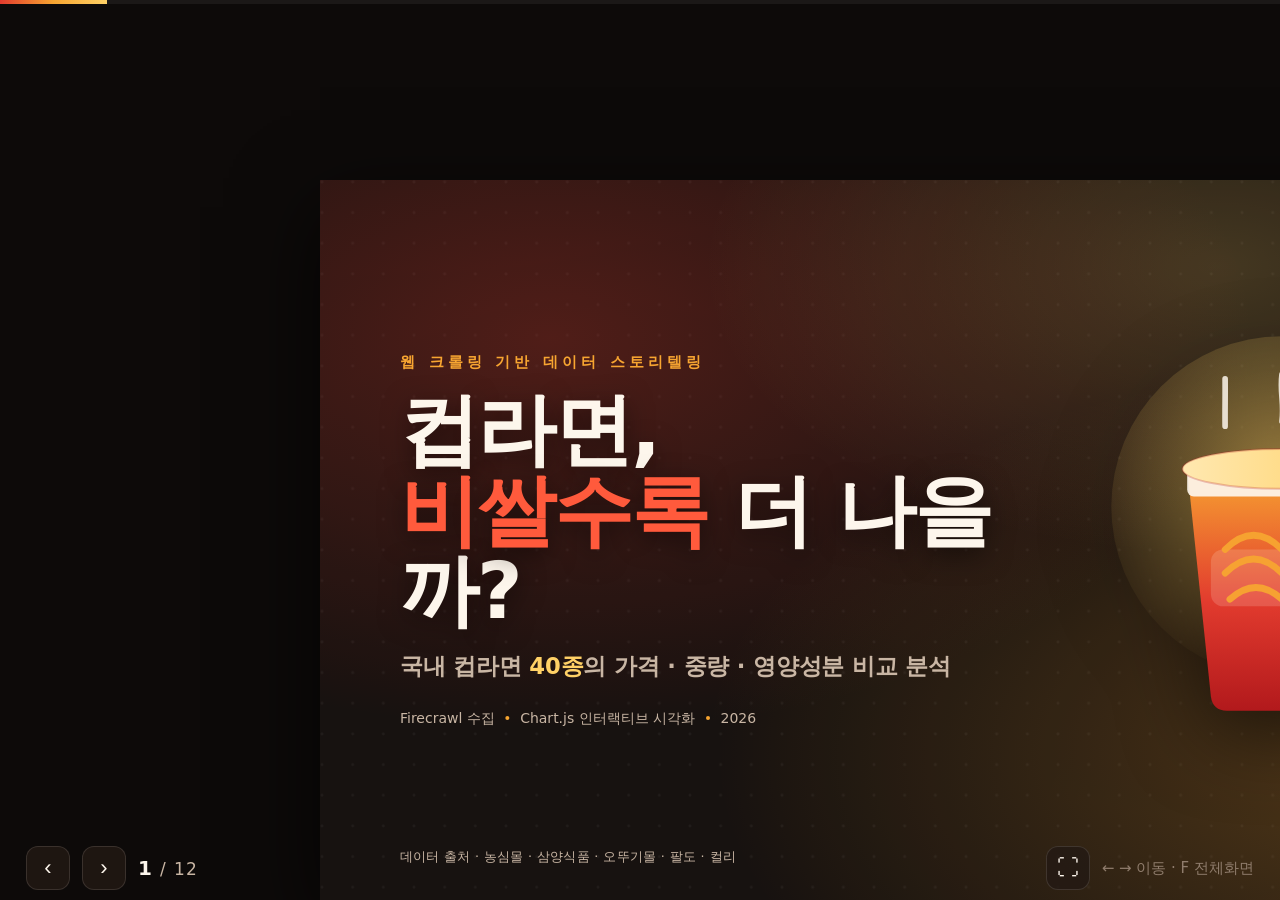
==== index.html @ 529f0a76 "컵라면 가격·영양성분 크롤링 분석 및 HTML 슬라이드 덱" ====
<!DOCTYPE html>
<html lang="ko">
<head>
<meta charset="UTF-8" />
<meta name="viewport" content="width=device-width, initial-scale=1.0" />
<title>컵라면, 비쌀수록 더 나을까? · 웹 크롤링 기반 컵라면 가격·영양성분 분석</title>
<link rel="stylesheet" href="css/style.css" />
</head>
<body>
<div class="stage" id="stage">
  <div class="deck" id="deck">

    <!-- 1. COVER -->
    <section class="slide cover" data-slide="0">
      <img class="cover-bg" src="assets/generated/bg-warm.svg" alt="" aria-hidden="true" />
      <div class="cover-grid">
        <div class="cover-text">
          <div class="eyebrow">웹 크롤링 기반 데이터 스토리텔링</div>
          <h1>컵라면,<br /><span class="hl">비쌀수록</span> 더 나을까?</h1>
          <p class="cover-sub">국내 컵라면 <b>40종</b>의 가격 · 중량 · 영양성분 비교 분석</p>
          <div class="cover-meta">
            <span>Firecrawl 수집</span><span class="dot"></span>
            <span>Chart.js 인터랙티브 시각화</span><span class="dot"></span>
            <span>2026</span>
          </div>
        </div>
        <div class="cover-art">
          <img src="assets/generated/hero-cup.svg" alt="컵라면 일러스트" />
        </div>
      </div>
      <div class="cover-foot">데이터 출처 · 농심몰 · 삼양식품 · 오뚜기몰 · 팔도 · 컬리</div>
    </section>

    <!-- 2. WHY -->
    <section class="slide" data-slide="1">
      <header class="s-head"><span class="kicker">Why this topic</span><h2>왜 컵라면 가격·영양인가?</h2></header>
      <div class="why-grid">
        <div class="why-card reveal" style="--d:0">
          <div class="why-num count" data-target="40" data-suffix="종">0</div>
          <div class="why-label">수집한 컵라면 제품</div>
          <p>편의점·온라인에서 가장 흔히 사는 한 끼.</p>
        </div>
        <div class="why-card reveal" style="--d:1">
          <div class="why-num">1,080–2,180<span class="unit">원</span></div>
          <div class="why-label">개당 판매가 범위</div>
          <p>같은 1,000원대여도 담긴 양과 영양은 다르다.</p>
        </div>
        <div class="why-card reveal" style="--d:2">
          <div class="why-num">2<span class="unit">배</span></div>
          <div class="why-label">100g당 가격 최대 차이</div>
          <p>비싼 제품이 꼭 더 “가성비”라는 보장은 없다.</p>
        </div>
      </div>
      <div class="q-strip reveal" style="--d:3">
        <span class="q-title">이번 분석의 질문</span>
        <span class="q">Q1. 가격이 비쌀수록 양이 많을까?</span>
        <span class="q">Q2. 가격이 비쌀수록 열량·단백질도 높을까?</span>
        <span class="q">Q3. 브랜드·국물형/볶음형에 따라 영양은 어떻게 다를까?</span>
      </div>
    </section>

    <!-- 3. DATA COLLECTION -->
    <section class="slide" data-slide="2">
      <header class="s-head"><span class="kicker">Data Collection</span><h2>Firecrawl로 5개 판매처를 수집</h2></header>
      <div class="collect-grid">
        <div class="pipeline reveal" style="--d:0">
          <div class="pipe-step"><img src="assets/generated/icon-collect.svg" alt="" /><b>수집</b><span>Firecrawl</span></div>
          <div class="pipe-arrow">→</div>
          <div class="pipe-step"><img src="assets/generated/icon-analyze.svg" alt="" /><b>정제·분석</b><span>Python</span></div>
          <div class="pipe-arrow">→</div>
          <div class="pipe-step"><img src="assets/generated/icon-publish.svg" alt="" /><b>시각화·배포</b><span>Chart.js · GitHub Pages</span></div>
        </div>
        <div class="collect-side">
          <div class="src-card reveal" style="--d:1">
            <h3>수집 출처</h3>
            <ul class="src-list">
              <li><span>농심몰</span><b>117</b></li>
              <li><span>오뚜기몰</span><b>95</b></li>
              <li><span>삼양식품</span><b>26</b></li>
              <li><span>팔도</span><b>39</b></li>
              <li><span>컬리</span><b>5</b></li>
            </ul>
          </div>
          <div class="src-card reveal" style="--d:2">
            <h3>수집 변수</h3>
            <p class="chips"><span>브랜드</span><span>제품명</span><span>중량</span><span>가격</span><span>묶음수량</span><span>개당가격</span><span>열량</span><span>나트륨</span><span>탄수화물</span><span>당류</span><span>지방</span><span>단백질</span><span>소컵/큰컵</span><span>국물/볶음</span><span>출처 URL</span></p>
          </div>
        </div>
      </div>
      <p class="note reveal" style="--d:3">원칙 · <b>봉지라면 제외</b> · 동일 제품 중복 제거 · 확인 불가 값은 추정하지 않고 <b>null</b> · 묶음상품은 수량이 명확할 때만 개당가격 계산 · 모든 값에 출처 URL 보존</p>
    </section>

    <!-- 4. DATASET OVERVIEW -->
    <section class="slide" data-slide="3">
      <header class="s-head"><span class="kicker">Dataset Overview</span><h2>정제된 분석 데이터셋</h2></header>
      <div class="ov-grid">
        <div class="panel reveal" style="--d:0">
          <h3 class="panel-title">브랜드별 제품 수</h3>
          <canvas id="chartBrands" height="260"></canvas>
        </div>
        <div class="ov-stats">
          <div class="stat reveal" style="--d:1"><span class="stat-v count" data-target="40">0</span><span class="stat-l">분석 제품 수</span></div>
          <div class="stat reveal" style="--d:2"><span class="stat-v count" data-target="32">0</span><span class="stat-l">가격·중량 보유</span></div>
          <div class="stat reveal" style="--d:3"><span class="stat-v count" data-target="14">0</span><span class="stat-l">영양성분 보유</span></div>
          <div class="stat reveal" style="--d:4"><span class="stat-v">103<span class="unit">g</span></span><span class="stat-l">평균 중량</span></div>
        </div>
      </div>
      <p class="note reveal" style="--d:5">영양성분은 제조사 공식 페이지에 텍스트로 공개된 제품(삼양·팔도)을 우선 사용했습니다. 농심·오뚜기는 영양라벨이 이미지로만 제공되어 <b>null</b> 처리했습니다.</p>
    </section>

    <!-- 5. PRICE ANALYSIS -->
    <section class="slide" data-slide="4">
      <header class="s-head"><span class="kicker">Price Analysis</span><h2>브랜드별 가격 — 큰 차이는 없다</h2></header>
      <div class="two-chart">
        <div class="panel reveal" style="--d:0">
          <h3 class="panel-title">브랜드별 평균 개당가격 <em>원</em></h3>
          <canvas id="chartPrice" height="300"></canvas>
        </div>
        <div class="panel reveal" style="--d:1">
          <h3 class="panel-title">브랜드별 100g당 가격 <em>원/100g</em></h3>
          <canvas id="chartPrice100" height="300"></canvas>
        </div>
      </div>
      <div class="insight-row reveal" style="--d:2">
        <div class="insight"><span class="insight-k">개당</span>평균 1,353~1,550원, 차이는 <b>약 200원</b></div>
        <div class="insight"><span class="insight-k">100g당</span>삼양 1,324원 &lt; 오뚜기 1,542원 &lt; <b>농심 1,797원</b></div>
      </div>
    </section>

    <!-- 6. QUANTITY VS PRICE -->
    <section class="slide" data-slide="5">
      <header class="s-head"><span class="kicker">Quantity vs Price</span><h2>가격이 높다고 양이 많은 건 아니다</h2></header>
      <div class="split">
        <div class="panel reveal" style="--d:0">
          <h3 class="panel-title">가격 × 중량 분포 <em>32개 제품</em></h3>
          <canvas id="chartPriceWeight" height="330"></canvas>
        </div>
        <div class="side-facts">
          <div class="big-r reveal" style="--d:1"><span class="big-r-v">r = 0.41</span><span class="big-r-l">Pearson 상관계수 (n=31, 이상치 1개 제외)</span></div>
          <ul class="facts reveal" style="--d:2">
            <li>같은 1,400원대에서도 중량은 <b>62g~134g</b>로 2배 이상 차이</li>
            <li>1000원당 중량 최고 · <b>삼양 큰컵 짜짜로니</b> 99.5g</li>
            <li>1000원당 중량 최저권 · 소컵(62~67g) 제품</li>
          </ul>
        </div>
      </div>
      <p class="note reveal" style="--d:3">상관은 인과가 아닙니다. 약한 양(+)의 관계로, 가격만으로 용량을 예측하기는 어렵습니다.</p>
    </section>

    <!-- 7. CALORIES -->
    <section class="slide" data-slide="6">
      <header class="s-head"><span class="kicker">Calories Analysis</span><h2>열량은 280~575kcal 구간</h2></header>
      <div class="split">
        <div class="panel reveal" style="--d:0">
          <h3 class="panel-title">제품별 1회 제공 열량 <em>kcal</em></h3>
          <canvas id="chartKcal" height="360"></canvas>
        </div>
        <div class="side-facts">
          <div class="big-r reveal" style="--d:1"><span class="big-r-v count" data-target="280">0</span><span class="big-r-l">최저 · 삼양 컵 불닭볶음면 (70g)</span></div>
          <div class="big-r reveal" style="--d:2"><span class="big-r-v">575</span><span class="big-r-l">최고 · 삼양 4가지치즈불닭 (145g)</span></div>
          <ul class="facts reveal" style="--d:3">
            <li>가격 × 열량 상관 <b>r = 0.41</b> (표본 5종, 참고용)</li>
            <li>중량이 큰 제품일수록 열량도 높은 경향</li>
          </ul>
        </div>
      </div>
      <p class="note reveal" style="--d:4">영양성분 값은 제조사 공식 표기 기준이며, 농심·오뚜기 제품은 이미지 라벨로 인해 그래프에서 제외되었습니다.</p>
    </section>

    <!-- 8. SODIUM -->
    <section class="slide" data-slide="7">
      <header class="s-head"><span class="kicker">Sodium Analysis</span><h2>나트륨 — 중량과 함께 증가</h2></header>
      <div class="two-chart">
        <div class="panel reveal" style="--d:0">
          <h3 class="panel-title">브랜드별 평균 나트륨 <em>mg</em></h3>
          <canvas id="chartSodiumBrand" height="300"></canvas>
        </div>
        <div class="panel reveal" style="--d:1">
          <h3 class="panel-title">중량 × 나트륨 분포</h3>
          <canvas id="chartWeightSodium" height="300"></canvas>
        </div>
      </div>
      <div class="insight-row reveal" style="--d:2">
        <div class="insight"><span class="insight-k">브랜드</span>팔도 평균 <b>1,516mg</b> &gt; 삼양 1,166mg</div>
        <div class="insight"><span class="insight-k">관계</span>중량 × 나트륨 <b>r = 0.71</b> (n=5, 삼양)</div>
      </div>
    </section>

    <!-- 9. SOUP VS STIR-FRIED -->
    <section class="slide" data-slide="8">
      <header class="s-head"><span class="kicker">Soup vs Stir-fried</span><h2>국물형은 나트륨, 볶음형은 당류</h2></header>
      <div class="split">
        <div class="panel reveal" style="--d:0">
          <h3 class="panel-title">영양소 평균 비교 <em>g</em></h3>
          <canvas id="chartCategory" height="290"></canvas>
        </div>
        <div class="side-facts">
          <div class="big-r reveal" style="--d:1"><span class="big-r-v">+31%</span><span class="big-r-l">국물형 나트륨 1,612mg vs 볶음형 1,230mg</span></div>
          <div class="big-r reveal" style="--d:2"><span class="big-r-v">×2.3</span><span class="big-r-l">볶음형 당류 10.0g vs 국물형 4.3g</span></div>
          <ul class="facts reveal" style="--d:3">
            <li>국물형은 지방·나트륨이 평균적으로 더 높음</li>
            <li>단백질·탄수화물 평균은 두 유형이 비슷</li>
          </ul>
        </div>
      </div>
      <p class="note reveal" style="--d:4">집단별 영양정보 보유 제품(국물형 6종 / 볶음형 5종) 기준입니다.</p>
    </section>

    <!-- 10. BEST VALUE -->
    <section class="slide" data-slide="9">
      <header class="s-head"><span class="kicker">Best Value</span><h2>“가성비”는 100g당 가격으로 본다</h2></header>
      <div class="panel wide reveal" style="--d:0">
        <h3 class="panel-title">100g당 가격 랭킹 — 낮을수록 용량 대비 저렴 <em>원/100g</em></h3>
        <canvas id="chartValue" height="285"></canvas>
      </div>
      <div class="insight-row reveal" style="--d:1">
        <div class="insight"><span class="insight-k">최저</span>오뚜기 육개장 컵 <b>1,038원/100g</b></div>
        <div class="insight"><span class="insight-k">최고</span>농심 너구리컵 <b>2,307원/100g</b> (약 2.2배)</div>
      </div>
    </section>

    <!-- 11. KEY INSIGHTS -->
    <section class="slide" data-slide="10">
      <header class="s-head"><span class="kicker">Key Insights</span><h2>분석이 말해주는 것</h2></header>
      <div class="key-grid">
        <div class="key-card reveal" style="--d:0"><span class="key-i">01</span><h3>가격 ≠ 용량</h3><p>가격과 중량의 상관은 <b>r=0.41</b>. 비싼 컵라면이 항상 더 많지는 않습니다.</p></div>
        <div class="key-card reveal" style="--d:1"><span class="key-i">02</span><h3>100g당 가격이 핵심</h3><p>같은 1,000원대에서도 100g당 가격은 <b>최대 2.2배</b> 차이납니다.</p></div>
        <div class="key-card reveal" style="--d:2"><span class="key-i">03</span><h3>나트륨은 국물형이 높음</h3><p>국물형 평균 <b>1,612mg</b> vs 볶음형 1,230mg. 국물까지 마시면 차이는 더 커집니다.</p></div>
        <div class="key-card reveal" style="--d:3"><span class="key-i">04</span><h3>중량↑ → 나트륨↑</h3><p>중량과 나트륨은 <b>r=0.71</b>의 강한 양의 상관. 큰 컵은 그만큼 나트륨도 큽니다.</p></div>
      </div>
      <p class="note reveal" style="--d:4">모든 수치는 본 프로젝트에서 직접 수집한 40개 제품 데이터에서 계산했습니다.</p>
    </section>

    <!-- 12. LIMITATIONS -->
    <section class="slide conclusion" data-slide="11">
      <header class="s-head"><span class="kicker">Limitations &amp; Conclusion</span><h2>한계를 밝히고, 결론을 정리하면</h2></header>
      <div class="lim-grid">
        <div class="lim-col reveal" style="--d:0">
          <h3>한계 (Limitations)</h3>
          <ul>
            <li>온라인 판매가는 <b>수집 시점</b> 기준으로 변동될 수 있음</li>
            <li>농심·오뚜기 영양라벨이 이미지로 제공되어 <b>영양값 결측(null)</b></li>
            <li>팔도는 제조사 페이지라 <b>가격·중량 정보 없음</b></li>
            <li>영양성분 교차분석 표본이 작아 <b>해석에 주의</b></li>
            <li>상관관계는 <b>인과관계가 아님</b></li>
          </ul>
        </div>
        <div class="lim-col take reveal" style="--d:1">
          <h3>결론 (Takeaway)</h3>
          <p class="take-big">값이 비싸다고<br />더 좋은 것은 아니다.</p>
          <p class="take-sub"><b>100g당 가격</b>과 <b>나트륨</b>을 함께 보면, 같은 1,000원대에서도 선택의 기준이 달라진다. 라벨이 공개된 제품일수록 소비자 비교가 쉬워진다.</p>
          <div class="take-links">
            <span>데이터 40종</span><span class="dot"></span>
            <span>출처 5개 사이트</span><span class="dot"></span>
            <span>그래프 8종</span>
          </div>
        </div>
      </div>
    </section>

  </div>

  <div class="hud">
    <div class="progress"><div class="progress-bar" id="progressBar"></div></div>
    <div class="hud-left">
      <button class="hud-btn" id="prevBtn" aria-label="이전">‹</button>
      <button class="hud-btn" id="nextBtn" aria-label="다음">›</button>
      <span class="slide-no"><b id="curNo">1</b> / 12</span>
    </div>
    <div class="hud-right">
      <button class="hud-btn" id="fsBtn" aria-label="전체화면">⛶</button>
      <span class="hint">← → 이동 · F 전체화면</span>
    </div>
  </div>
</div>

<script src="js/vendor/chart.umd.min.js"></script>
<script src="js/data.js"></script>
<script src="js/deck.js"></script>
</body>
</html>
---- css/style.css ----
:root{
  --bg:#171210;
  --panel:#241a15;
  --panel-2:#2c201a;
  --line:rgba(253,246,236,.12);
  --cream:#FDF6EC;
  --muted:#C9B6A4;
  --dim:#8f7c6c;
  --red:#E23B2E;
  --red-2:#ff5a3c;
  --orange:#F7A531;
  --yellow:#FFD166;
  --teal:#2A9D8F;
  --green:#8AC926;
  --shadow:0 24px 60px rgba(0,0,0,.45);
}
*{box-sizing:border-box;margin:0;padding:0}
html,body{height:100%;background:#0d0a09;overflow:hidden;font-family:"Pretendard","Malgun Gothic","Apple SD Gothic Neo","Noto Sans KR",system-ui,sans-serif;color:var(--cream)}
.stage{position:fixed;inset:0;display:grid;place-items:center}
.deck{position:relative;width:1920px;height:1080px;transform-origin:center center;background:
  radial-gradient(1200px 700px at 15% 8%, rgba(226,59,46,.16), transparent 60%),
  radial-gradient(1100px 800px at 90% 95%, rgba(247,165,49,.14), transparent 60%),
  var(--bg);
  box-shadow:0 40px 120px rgba(0,0,0,.7);overflow:hidden}
.slide{position:absolute;inset:0;padding:88px 120px 104px;opacity:0;visibility:hidden;transition:opacity .5s ease, transform .5s ease;transform:translateY(18px);display:flex;flex-direction:column;justify-content:center}
.slide.is-active{opacity:1;visibility:visible;transform:none;z-index:2}
.slide.leaving{opacity:0;transform:translateY(-18px)}

.s-head{margin-bottom:44px}
.kicker{display:inline-block;font-size:20px;letter-spacing:.28em;text-transform:uppercase;color:var(--orange);font-weight:800;margin-bottom:14px}
.s-head h2{font-size:62px;line-height:1.08;font-weight:900;letter-spacing:-.01em}
.note{margin-top:26px;font-size:19px;line-height:1.5;color:var(--muted);border-left:3px solid var(--red);padding-left:18px}
.note b{color:var(--cream)}

/* ---------- COVER ---------- */
.cover{padding:0;display:grid}
.cover-bg{position:absolute;inset:0;width:100%;height:100%;object-fit:cover;opacity:.9}
.cover-grid{position:relative;z-index:2;display:grid;grid-template-columns:1.15fr .85fr;height:100%;align-items:center;padding:0 120px}
.cover-text{max-width:1000px}
.eyebrow{font-size:22px;letter-spacing:.3em;text-transform:uppercase;color:var(--orange);font-weight:800;margin-bottom:26px}
.cover h1{font-size:118px;line-height:1.02;font-weight:900;letter-spacing:-.02em;text-shadow:0 10px 40px rgba(0,0,0,.5)}
.cover h1 .hl{color:var(--red-2);position:relative}
.cover-sub{margin-top:30px;font-size:34px;color:var(--muted);font-weight:600}
.cover-sub b{color:var(--yellow)}
.cover-meta{margin-top:40px;font-size:21px;color:var(--muted);display:flex;align-items:center;gap:16px}
.cover-meta .dot{width:6px;height:6px;border-radius:50%;background:var(--orange)}
.cover-art{display:grid;place-items:center}
.cover-art img{width:640px;height:640px;filter:drop-shadow(0 30px 60px rgba(0,0,0,.55));animation:float 7s ease-in-out infinite}
@keyframes float{0%,100%{transform:translateY(0)}50%{transform:translateY(-22px)}}
.cover-foot{position:absolute;left:120px;bottom:52px;z-index:2;font-size:19px;letter-spacing:.04em;color:var(--muted)}

/* ---------- WHY ---------- */
.why-grid{display:grid;grid-template-columns:repeat(3,1fr);gap:32px}
.why-card{background:linear-gradient(160deg,var(--panel),var(--panel-2));border:1px solid var(--line);border-radius:26px;padding:44px 40px;min-height:300px;box-shadow:var(--shadow)}
.why-num{font-size:82px;font-weight:900;color:var(--yellow);line-height:1;letter-spacing:-.02em}
.why-num .unit{font-size:34px;color:var(--muted);margin-left:8px;font-weight:800}
.why-label{margin-top:14px;font-size:23px;font-weight:800;color:var(--cream)}
.why-card p{margin-top:16px;font-size:20px;color:var(--muted);line-height:1.5}
.q-strip{margin-top:36px;background:rgba(226,59,46,.12);border:1px solid rgba(226,59,46,.35);border-radius:22px;padding:30px 36px;display:flex;flex-wrap:wrap;gap:14px 40px;align-items:center}
.q-title{font-weight:900;color:var(--red-2);font-size:22px;letter-spacing:.06em}
.q{font-size:23px;color:var(--cream);font-weight:700}

/* ---------- COLLECT ---------- */
.collect-grid{display:grid;grid-template-columns:1.05fr .95fr;gap:34px}
.pipeline{display:flex;align-items:center;justify-content:space-between;gap:8px;background:linear-gradient(160deg,var(--panel),var(--panel-2));border:1px solid var(--line);border-radius:26px;padding:46px 30px;box-shadow:var(--shadow)}
.pipe-step{display:flex;flex-direction:column;align-items:center;gap:12px;text-align:center;flex:1}
.pipe-step img{width:112px;height:112px}
.pipe-step b{font-size:22px}
.pipe-step span{font-size:17px;color:var(--muted)}
.pipe-arrow{font-size:40px;color:var(--orange);font-weight:900}
.collect-side{display:flex;flex-direction:column;gap:26px}
.src-card{background:var(--panel);border:1px solid var(--line);border-radius:22px;padding:30px 34px}
.src-card h3{font-size:24px;margin-bottom:18px;color:var(--yellow)}
.src-list{list-style:none;display:grid;gap:10px}
.src-list li{display:flex;justify-content:space-between;font-size:21px;color:var(--muted);border-bottom:1px dashed var(--line);padding-bottom:9px}
.src-list b{color:var(--cream);font-size:22px}
.chips{display:flex;flex-wrap:wrap;gap:9px}
.chips span{font-size:17px;background:rgba(247,165,49,.14);border:1px solid rgba(247,165,49,.3);color:var(--cream);padding:7px 14px;border-radius:999px}

/* ---------- OVERVIEW ---------- */
.ov-grid{display:grid;grid-template-columns:1.2fr .8fr;gap:34px}
.panel{background:linear-gradient(160deg,var(--panel),var(--panel-2));border:1px solid var(--line);border-radius:26px;padding:30px 34px 22px;box-shadow:var(--shadow)}
.panel.wide{width:100%}
.panel-title{font-size:24px;font-weight:800;margin-bottom:14px;display:flex;align-items:baseline;gap:12px}
.panel-title em{font-style:normal;font-size:16px;color:var(--muted);font-weight:600;letter-spacing:.04em}
.ov-stats{display:grid;grid-template-columns:1fr 1fr;gap:22px;align-content:start}
.stat{background:var(--panel);border:1px solid var(--line);border-radius:22px;padding:30px 26px;display:flex;flex-direction:column;gap:8px;min-height:150px;justify-content:center}
.stat-v{font-size:64px;font-weight:900;color:var(--yellow);letter-spacing:-.02em}
.stat-v .unit{font-size:28px;color:var(--muted);margin-left:4px}
.stat-l{font-size:20px;color:var(--muted)}
.two-chart{display:grid;grid-template-columns:1fr 1fr;gap:30px}
.insight-row{display:grid;grid-template-columns:1fr 1fr;gap:26px;margin-top:28px}
.insight{background:rgba(42,157,143,.12);border:1px solid rgba(42,157,143,.35);border-radius:20px;padding:24px 30px;font-size:22px;color:var(--cream);display:flex;gap:16px;align-items:center}
.insight-k{font-size:16px;font-weight:800;letter-spacing:.1em;text-transform:uppercase;color:var(--teal);background:rgba(42,157,143,.16);padding:6px 12px;border-radius:10px}
.insight b{color:var(--yellow)}

/* ---------- SPLIT ---------- */
.split{display:grid;grid-template-columns:1.35fr .65fr;gap:34px}
.side-facts{display:flex;flex-direction:column;gap:20px}
.big-r{background:var(--panel);border:1px solid var(--line);border-radius:22px;padding:26px 30px;display:flex;flex-direction:column;gap:8px}
.big-r-v{font-size:62px;font-weight:900;color:var(--orange);line-height:1}
.big-r-l{font-size:18px;color:var(--muted)}
.facts{list-style:none;display:grid;gap:14px;margin-top:4px}
.facts li{font-size:20px;color:var(--muted);line-height:1.45;padding-left:26px;position:relative}
.facts li:before{content:"";position:absolute;left:0;top:9px;width:11px;height:11px;border-radius:3px;background:var(--red)}
.facts b{color:var(--cream)}

/* ---------- KEY INSIGHTS ---------- */
.key-grid{display:grid;grid-template-columns:1fr 1fr;gap:28px}
.key-card{position:relative;background:linear-gradient(160deg,var(--panel),var(--panel-2));border:1px solid var(--line);border-radius:24px;padding:38px 40px 34px;box-shadow:var(--shadow)}
.key-i{position:absolute;top:24px;right:32px;font-size:44px;font-weight:900;color:rgba(247,165,49,.28);letter-spacing:-.02em}
.key-card h3{font-size:30px;margin-bottom:14px;color:var(--yellow)}
.key-card p{font-size:21px;line-height:1.5;color:var(--muted)}
.key-card b{color:var(--cream)}

/* ---------- CONCLUSION ---------- */
.conclusion{background:radial-gradient(900px 600px at 82% 20%, rgba(42,157,143,.16), transparent 60%)}
.lim-grid{display:grid;grid-template-columns:1fr 1fr;gap:34px}
.lim-col{background:var(--panel);border:1px solid var(--line);border-radius:26px;padding:40px 44px;box-shadow:var(--shadow)}
.lim-col h3{font-size:26px;margin-bottom:20px;color:var(--yellow)}
.lim-col ul{list-style:none;display:grid;gap:16px}
.lim-col li{font-size:21px;color:var(--muted);line-height:1.45;padding-left:28px;position:relative}
.lim-col li:before{content:"";position:absolute;left:0;top:10px;width:11px;height:11px;border-radius:50%;background:var(--red)}
.lim-col b{color:var(--cream)}
.take{background:linear-gradient(160deg,rgba(226,59,46,.2),rgba(247,165,49,.12));border-color:rgba(247,165,49,.4)}
.take-big{font-size:52px;font-weight:900;line-height:1.12;margin-bottom:22px;color:var(--cream)}
.take-sub{font-size:22px;line-height:1.55;color:var(--muted)}
.take-sub b{color:var(--yellow)}
.take-links{margin-top:26px;display:flex;align-items:center;gap:16px;font-size:19px;color:var(--yellow);font-weight:700}
.take-links .dot{width:6px;height:6px;border-radius:50%;background:var(--orange)}

/* ---------- HUD ---------- */
.hud{position:fixed;left:0;right:0;bottom:0;height:64px;display:flex;align-items:center;justify-content:space-between;padding:0 26px;z-index:50;pointer-events:none}
.hud-left,.hud-right{display:flex;align-items:center;gap:12px;pointer-events:auto}
.hud-btn{width:44px;height:44px;border-radius:12px;border:1px solid var(--line);background:rgba(36,26,21,.8);color:var(--cream);font-size:22px;cursor:pointer;transition:.15s}
.hud-btn:hover{background:var(--red);border-color:var(--red)}
.slide-no{font-size:17px;color:var(--muted);letter-spacing:.08em}
.slide-no b{color:var(--cream);font-size:20px}
.hint{font-size:15px;color:var(--dim)}
.progress{position:fixed;left:0;top:0;right:0;height:4px;background:rgba(255,255,255,.06);z-index:60}
.progress-bar{height:100%;width:8.3%;background:linear-gradient(90deg,var(--red),var(--orange),var(--yellow));transition:width .4s ease}

/* ---------- reveal animation ---------- */
.slide.is-active .reveal{animation:rise .62s cubic-bezier(.2,.7,.2,1) both;animation-delay:calc(var(--d,0) * .09s)}
@keyframes rise{from{opacity:0;transform:translateY(28px)}to{opacity:1;transform:none}}
.slide.is-active .s-head{animation:rise .55s cubic-bezier(.2,.7,.2,1) both}
/* static mode (?static=1) — for screenshots / print */
body.static .reveal,body.static .s-head{animation:none!important;opacity:1!important;transform:none!important}
body.static .slide{transition:none}
body.static .cover-art img{animation:none}
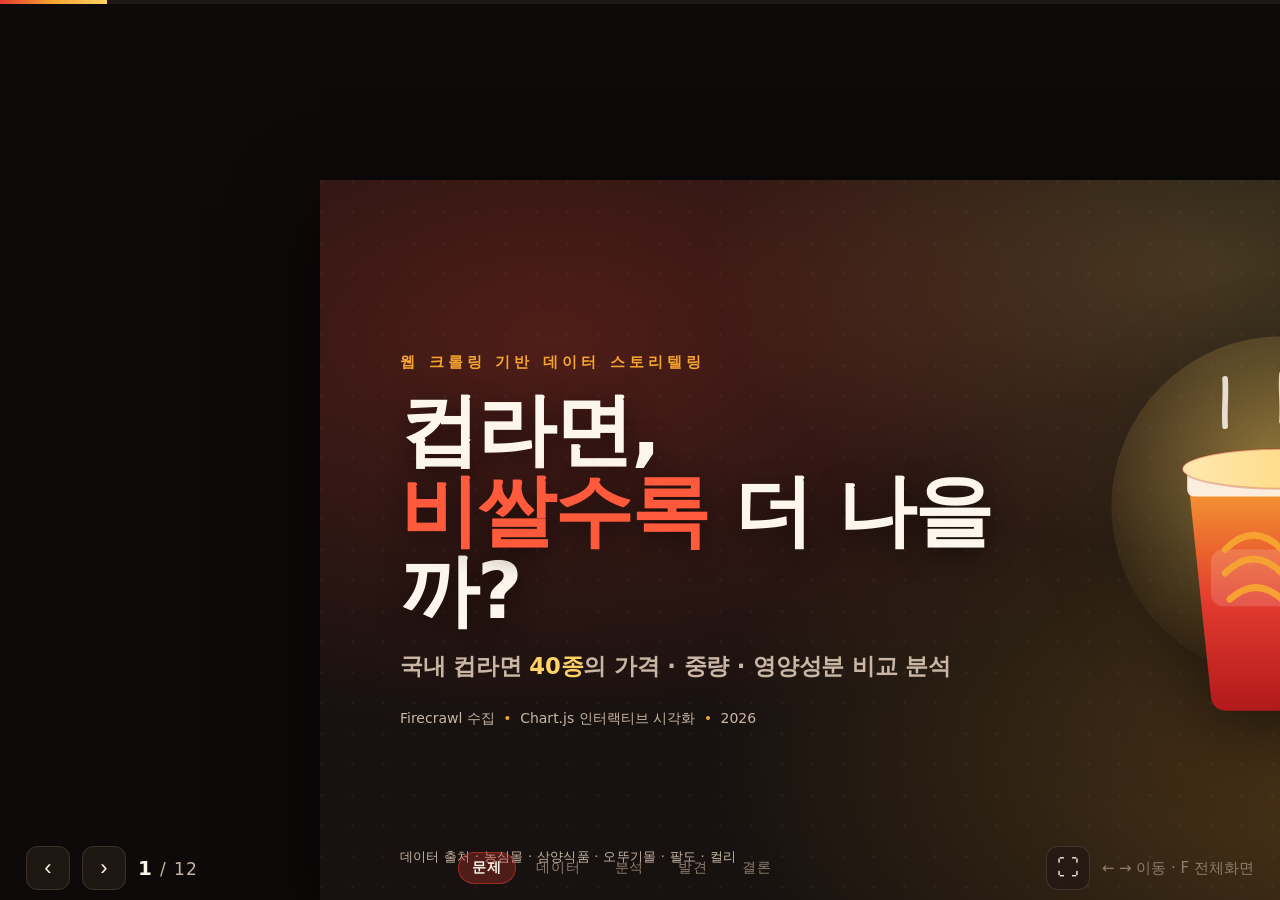
==== commit caa4878d: "발표자 관점 개선: 슬라이드별 핵심 메시지 강화, 그래프 해석 캡션 추가, 수집 규모 시각화, 최저가/배수 수치 정정, 차트 애니메이션 개선" ====
--- a/index.html
+++ b/index.html
@@ -10,7 +10,7 @@
 <div class="stage" id="stage">
   <div class="deck" id="deck">
 
-    <!-- 1. COVER -->
+    <!-- 1. COVER (문제 제기) -->
     <section class="slide cover" data-slide="0">
       <img class="cover-bg" src="assets/generated/bg-warm.svg" alt="" aria-hidden="true" />
       <div class="cover-grid">
@@ -31,9 +31,9 @@
       <div class="cover-foot">데이터 출처 · 농심몰 · 삼양식품 · 오뚜기몰 · 팔도 · 컬리</div>
     </section>
 
-    <!-- 2. WHY -->
+    <!-- 2. WHY (문제) -->
     <section class="slide" data-slide="1">
-      <header class="s-head"><span class="kicker">Why this topic</span><h2>왜 컵라면 가격·영양인가?</h2></header>
+      <header class="s-head"><span class="kicker">01 · 문제 제기</span><h2>왜 컵라면 가격·영양인가?</h2></header>
       <div class="why-grid">
         <div class="why-card reveal" style="--d:0">
           <div class="why-num count" data-target="40" data-suffix="종">0</div>
@@ -46,7 +46,7 @@
           <p>같은 1,000원대여도 담긴 양과 영양은 다르다.</p>
         </div>
         <div class="why-card reveal" style="--d:2">
-          <div class="why-num">2<span class="unit">배</span></div>
+          <div class="why-num">2.3<span class="unit">배</span></div>
           <div class="why-label">100g당 가격 최대 차이</div>
           <p>비싼 제품이 꼭 더 “가성비”라는 보장은 없다.</p>
         </div>
@@ -59,44 +59,40 @@
       </div>
     </section>
 
-    <!-- 3. DATA COLLECTION -->
+    <!-- 3. DATA COLLECTION (데이터) -->
     <section class="slide" data-slide="2">
-      <header class="s-head"><span class="kicker">Data Collection</span><h2>Firecrawl로 5개 판매처를 수집</h2></header>
+      <header class="s-head"><span class="kicker">02 · 데이터 수집</span><h2>Firecrawl로 5개 사이트, 후보 <b class="hl2">282건</b> 수집</h2></header>
+      <div class="pipeline reveal" style="--d:0">
+        <div class="pipe-step"><div class="pipe-no">01</div><b>수집</b><span>Firecrawl</span></div>
+        <div class="pipe-arrow">→</div>
+        <div class="pipe-step"><div class="pipe-no">02</div><b>정제·분석</b><span>Python</span></div>
+        <div class="pipe-arrow">→</div>
+        <div class="pipe-step"><div class="pipe-no">03</div><b>시각화·배포</b><span>Chart.js · GitHub Pages</span></div>
+      </div>
       <div class="collect-grid">
-        <div class="pipeline reveal" style="--d:0">
-          <div class="pipe-step"><img src="assets/generated/icon-collect.svg" alt="" /><b>수집</b><span>Firecrawl</span></div>
-          <div class="pipe-arrow">→</div>
-          <div class="pipe-step"><img src="assets/generated/icon-analyze.svg" alt="" /><b>정제·분석</b><span>Python</span></div>
-          <div class="pipe-arrow">→</div>
-          <div class="pipe-step"><img src="assets/generated/icon-publish.svg" alt="" /><b>시각화·배포</b><span>Chart.js · GitHub Pages</span></div>
+        <div class="panel reveal" style="--d:1">
+          <h3 class="panel-title">사이트별 수집 후보 수 <em>건</em></h3>
+          <div class="chart-box" style="height:230px"><canvas id="chartSources"></canvas></div>
+          <p class="chart-note">수집 후보 <b>282건</b> → 컵라면만 골라 <b>40종</b>으로 정제 (봉지라면·세트·굿즈 제외)</p>
         </div>
         <div class="collect-side">
-          <div class="src-card reveal" style="--d:1">
-            <h3>수집 출처</h3>
-            <ul class="src-list">
-              <li><span>농심몰</span><b>117</b></li>
-              <li><span>오뚜기몰</span><b>95</b></li>
-              <li><span>삼양식품</span><b>26</b></li>
-              <li><span>팔도</span><b>39</b></li>
-              <li><span>컬리</span><b>5</b></li>
-            </ul>
-          </div>
           <div class="src-card reveal" style="--d:2">
             <h3>수집 변수</h3>
             <p class="chips"><span>브랜드</span><span>제품명</span><span>중량</span><span>가격</span><span>묶음수량</span><span>개당가격</span><span>열량</span><span>나트륨</span><span>탄수화물</span><span>당류</span><span>지방</span><span>단백질</span><span>소컵/큰컵</span><span>국물/볶음</span><span>출처 URL</span></p>
           </div>
-        </div>
-      </div>
-      <p class="note reveal" style="--d:3">원칙 · <b>봉지라면 제외</b> · 동일 제품 중복 제거 · 확인 불가 값은 추정하지 않고 <b>null</b> · 묶음상품은 수량이 명확할 때만 개당가격 계산 · 모든 값에 출처 URL 보존</p>
-    </section>
-
-    <!-- 4. DATASET OVERVIEW -->
+          <p class="note reveal" style="--d:3">원칙 · 동일 제품 중복 제거 · 확인 불가 값은 추정 없이 <b>null</b> · 모든 값에 <b>출처 URL</b> 보존</p>
+        </div>
+      </div>
+    </section>
+
+    <!-- 4. DATASET OVERVIEW (분석 준비) -->
     <section class="slide" data-slide="3">
-      <header class="s-head"><span class="kicker">Dataset Overview</span><h2>정제된 분석 데이터셋</h2></header>
+      <header class="s-head"><span class="kicker">03 · 데이터셋</span><h2>정제된 분석 데이터셋</h2></header>
       <div class="ov-grid">
         <div class="panel reveal" style="--d:0">
-          <h3 class="panel-title">브랜드별 제품 수</h3>
-          <canvas id="chartBrands" height="260"></canvas>
+          <h3 class="panel-title">브랜드별 제품 수 <em>종</em></h3>
+          <div class="chart-box" style="height:290px"><canvas id="chartBrands"></canvas></div>
+          <p class="chart-note">4개 브랜드 <b>40종</b> · 가격·중량 32종, 영양성분 14종 보유</p>
         </div>
         <div class="ov-stats">
           <div class="stat reveal" style="--d:1"><span class="stat-v count" data-target="40">0</span><span class="stat-l">분석 제품 수</span></div>
@@ -105,154 +101,152 @@
           <div class="stat reveal" style="--d:4"><span class="stat-v">103<span class="unit">g</span></span><span class="stat-l">평균 중량</span></div>
         </div>
       </div>
-      <p class="note reveal" style="--d:5">영양성분은 제조사 공식 페이지에 텍스트로 공개된 제품(삼양·팔도)을 우선 사용했습니다. 농심·오뚜기는 영양라벨이 이미지로만 제공되어 <b>null</b> 처리했습니다.</p>
-    </section>
-
-    <!-- 5. PRICE ANALYSIS -->
+    </section>
+
+    <!-- 5. PRICE ANALYSIS (발견) -->
     <section class="slide" data-slide="4">
-      <header class="s-head"><span class="kicker">Price Analysis</span><h2>브랜드별 가격 — 큰 차이는 없다</h2></header>
+      <header class="s-head"><span class="kicker">04 · 분석 — 가격</span><h2>브랜드별 가격 — 큰 차이는 없다</h2></header>
       <div class="two-chart">
         <div class="panel reveal" style="--d:0">
-          <h3 class="panel-title">브랜드별 평균 개당가격 <em>원</em></h3>
-          <canvas id="chartPrice" height="300"></canvas>
+          <h3 class="panel-title">평균 개당가격 <em>원</em></h3>
+          <div class="chart-box" style="height:250px"><canvas id="chartPrice"></canvas></div>
+          <p class="chart-note">평균 1,353~1,550원 · 차이는 <b>약 200원</b>뿐</p>
         </div>
         <div class="panel reveal" style="--d:1">
-          <h3 class="panel-title">브랜드별 100g당 가격 <em>원/100g</em></h3>
-          <canvas id="chartPrice100" height="300"></canvas>
+          <h3 class="panel-title">평균 100g당 가격 <em>원/100g</em></h3>
+          <div class="chart-box" style="height:250px"><canvas id="chartPrice100"></canvas></div>
+          <p class="chart-note">용량 기준으론 <b>농심이 가장 비싸다</b> (1,797원/100g)</p>
         </div>
       </div>
       <div class="insight-row reveal" style="--d:2">
-        <div class="insight"><span class="insight-k">개당</span>평균 1,353~1,550원, 차이는 <b>약 200원</b></div>
-        <div class="insight"><span class="insight-k">100g당</span>삼양 1,324원 &lt; 오뚜기 1,542원 &lt; <b>농심 1,797원</b></div>
+        <div class="insight"><span class="insight-k">개당</span>브랜드 평균 격차 <b>약 200원</b></div>
+        <div class="insight"><span class="insight-k">100g당</span>삼양 1,324 &lt; 오뚜기 1,542 &lt; <b>농심 1,797</b></div>
       </div>
     </section>
 
     <!-- 6. QUANTITY VS PRICE -->
     <section class="slide" data-slide="5">
-      <header class="s-head"><span class="kicker">Quantity vs Price</span><h2>가격이 높다고 양이 많은 건 아니다</h2></header>
+      <header class="s-head"><span class="kicker">04 · 분석 — 가격 × 중량</span><h2>가격이 높다고 양이 많은 건 아니다</h2></header>
       <div class="split">
         <div class="panel reveal" style="--d:0">
           <h3 class="panel-title">가격 × 중량 분포 <em>32개 제품</em></h3>
-          <canvas id="chartPriceWeight" height="330"></canvas>
+          <div class="chart-box" style="height:300px"><canvas id="chartPriceWeight"></canvas></div>
+          <p class="chart-note">상관 <b>r = 0.41</b> · 같은 1,400원대에서 중량이 2배 이상 벌어진다</p>
         </div>
         <div class="side-facts">
-          <div class="big-r reveal" style="--d:1"><span class="big-r-v">r = 0.41</span><span class="big-r-l">Pearson 상관계수 (n=31, 이상치 1개 제외)</span></div>
+          <div class="big-r reveal" style="--d:1"><span class="big-r-v">r = 0.41</span><span class="big-r-l">Pearson 상관 (n=31, 이상치 1개 제외)</span></div>
           <ul class="facts reveal" style="--d:2">
-            <li>같은 1,400원대에서도 중량은 <b>62g~134g</b>로 2배 이상 차이</li>
+            <li>1,400원대 중량 <b>62g~134g</b>로 2배 이상 차이</li>
             <li>1000원당 중량 최고 · <b>삼양 큰컵 짜짜로니</b> 99.5g</li>
-            <li>1000원당 중량 최저권 · 소컵(62~67g) 제품</li>
-          </ul>
-        </div>
-      </div>
-      <p class="note reveal" style="--d:3">상관은 인과가 아닙니다. 약한 양(+)의 관계로, 가격만으로 용량을 예측하기는 어렵습니다.</p>
+            <li>1000원당 최저권 · 소컵(62~67g) 제품</li>
+          </ul>
+        </div>
+      </div>
     </section>
 
     <!-- 7. CALORIES -->
     <section class="slide" data-slide="6">
-      <header class="s-head"><span class="kicker">Calories Analysis</span><h2>열량은 280~575kcal 구간</h2></header>
+      <header class="s-head"><span class="kicker">04 · 분석 — 열량</span><h2>열량은 280~575kcal 구간</h2></header>
       <div class="split">
         <div class="panel reveal" style="--d:0">
           <h3 class="panel-title">제품별 1회 제공 열량 <em>kcal</em></h3>
-          <canvas id="chartKcal" height="360"></canvas>
+          <div class="chart-box" style="height:330px"><canvas id="chartKcal"></canvas></div>
+          <p class="chart-note">중량이 큰 제품일수록 열량도 높은 경향 · 가격×열량 <b>r = 0.41</b>(표본 5)</p>
         </div>
         <div class="side-facts">
           <div class="big-r reveal" style="--d:1"><span class="big-r-v count" data-target="280">0</span><span class="big-r-l">최저 · 삼양 컵 불닭볶음면 (70g)</span></div>
           <div class="big-r reveal" style="--d:2"><span class="big-r-v">575</span><span class="big-r-l">최고 · 삼양 4가지치즈불닭 (145g)</span></div>
           <ul class="facts reveal" style="--d:3">
-            <li>가격 × 열량 상관 <b>r = 0.41</b> (표본 5종, 참고용)</li>
-            <li>중량이 큰 제품일수록 열량도 높은 경향</li>
-          </ul>
-        </div>
-      </div>
-      <p class="note reveal" style="--d:4">영양성분 값은 제조사 공식 표기 기준이며, 농심·오뚜기 제품은 이미지 라벨로 인해 그래프에서 제외되었습니다.</p>
+            <li>국물형·볶음형 모두 <b>400~500kcal</b>에 몰려 있음</li>
+          </ul>
+        </div>
+      </div>
     </section>
 
     <!-- 8. SODIUM -->
     <section class="slide" data-slide="7">
-      <header class="s-head"><span class="kicker">Sodium Analysis</span><h2>나트륨 — 중량과 함께 증가</h2></header>
+      <header class="s-head"><span class="kicker">04 · 분석 — 나트륨</span><h2>나트륨 — 중량과 함께 증가</h2></header>
       <div class="two-chart">
         <div class="panel reveal" style="--d:0">
           <h3 class="panel-title">브랜드별 평균 나트륨 <em>mg</em></h3>
-          <canvas id="chartSodiumBrand" height="300"></canvas>
+          <div class="chart-box" style="height:240px"><canvas id="chartSodiumBrand"></canvas></div>
+          <p class="chart-note">팔도 <b>1,516mg</b> &gt; 삼양 1,166mg (<b>+30%</b>)</p>
         </div>
         <div class="panel reveal" style="--d:1">
-          <h3 class="panel-title">중량 × 나트륨 분포</h3>
-          <canvas id="chartWeightSodium" height="300"></canvas>
-        </div>
-      </div>
-      <div class="insight-row reveal" style="--d:2">
-        <div class="insight"><span class="insight-k">브랜드</span>팔도 평균 <b>1,516mg</b> &gt; 삼양 1,166mg</div>
-        <div class="insight"><span class="insight-k">관계</span>중량 × 나트륨 <b>r = 0.71</b> (n=5, 삼양)</div>
-      </div>
+          <h3 class="panel-title">중량 × 나트륨 분포 <em>n=5</em></h3>
+          <div class="chart-box" style="height:240px"><canvas id="chartWeightSodium"></canvas></div>
+          <p class="chart-note">중량↑ → 나트륨↑ <b>r = 0.71</b> (삼양 5종)</p>
+        </div>
+      </div>
+      <p class="note reveal" style="--d:2">중량이 커지면 나트륨도 함께 커지는 경향(상관관계)이며, 인과관계로 해석해서는 안 됩니다.</p>
     </section>
 
     <!-- 9. SOUP VS STIR-FRIED -->
     <section class="slide" data-slide="8">
-      <header class="s-head"><span class="kicker">Soup vs Stir-fried</span><h2>국물형은 나트륨, 볶음형은 당류</h2></header>
+      <header class="s-head"><span class="kicker">04 · 분석 — 유형</span><h2>국물형은 나트륨, 볶음형은 당류</h2></header>
       <div class="split">
         <div class="panel reveal" style="--d:0">
           <h3 class="panel-title">영양소 평균 비교 <em>g</em></h3>
-          <canvas id="chartCategory" height="290"></canvas>
+          <div class="chart-box" style="height:270px"><canvas id="chartCategory"></canvas></div>
+          <p class="chart-note">볶음형 당류가 국물형의 <b>약 2.3배</b> · 탄수화물·단백질은 비슷</p>
         </div>
         <div class="side-facts">
           <div class="big-r reveal" style="--d:1"><span class="big-r-v">+31%</span><span class="big-r-l">국물형 나트륨 1,612mg vs 볶음형 1,230mg</span></div>
           <div class="big-r reveal" style="--d:2"><span class="big-r-v">×2.3</span><span class="big-r-l">볶음형 당류 10.0g vs 국물형 4.3g</span></div>
           <ul class="facts reveal" style="--d:3">
             <li>국물형은 지방·나트륨이 평균적으로 더 높음</li>
-            <li>단백질·탄수화물 평균은 두 유형이 비슷</li>
-          </ul>
-        </div>
-      </div>
-      <p class="note reveal" style="--d:4">집단별 영양정보 보유 제품(국물형 6종 / 볶음형 5종) 기준입니다.</p>
+          </ul>
+        </div>
+      </div>
     </section>
 
     <!-- 10. BEST VALUE -->
     <section class="slide" data-slide="9">
-      <header class="s-head"><span class="kicker">Best Value</span><h2>“가성비”는 100g당 가격으로 본다</h2></header>
+      <header class="s-head"><span class="kicker">05 · 발견 — 가성비</span><h2>“가성비”는 100g당 가격으로 본다</h2></header>
       <div class="panel wide reveal" style="--d:0">
         <h3 class="panel-title">100g당 가격 랭킹 — 낮을수록 용량 대비 저렴 <em>원/100g</em></h3>
-        <canvas id="chartValue" height="285"></canvas>
+        <div class="chart-box" style="height:270px">        <canvas id="chartValue"></canvas></div>
+        <p class="chart-note">최저 <b>1,005원</b> ↔ 최고 <b>2,307원</b> · 같은 1,000원대에서도 <b>약 2.3배</b> 차이</p>
       </div>
       <div class="insight-row reveal" style="--d:1">
-        <div class="insight"><span class="insight-k">최저</span>오뚜기 육개장 컵 <b>1,038원/100g</b></div>
-        <div class="insight"><span class="insight-k">최고</span>농심 너구리컵 <b>2,307원/100g</b> (약 2.2배)</div>
-      </div>
-    </section>
-
-    <!-- 11. KEY INSIGHTS -->
+        <div class="insight"><span class="insight-k">최저</span>삼양 큰컵 짜짜로니 <b>1,005원/100g</b></div>
+        <div class="insight"><span class="insight-k">최고</span>농심 너구리컵 <b>2,307원/100g</b></div>
+      </div>
+    </section>
+
+    <!-- 11. KEY INSIGHTS (발견) -->
     <section class="slide" data-slide="10">
-      <header class="s-head"><span class="kicker">Key Insights</span><h2>분석이 말해주는 것</h2></header>
+      <header class="s-head"><span class="kicker">06 · 핵심 발견</span><h2>분석이 말해주는 것</h2></header>
+      <div class="key-banner reveal" style="--d:0">가격은 품질의 지표가 아니었다 — <b>중량·나트륨은 따로 봐야 한다</b></div>
       <div class="key-grid">
-        <div class="key-card reveal" style="--d:0"><span class="key-i">01</span><h3>가격 ≠ 용량</h3><p>가격과 중량의 상관은 <b>r=0.41</b>. 비싼 컵라면이 항상 더 많지는 않습니다.</p></div>
-        <div class="key-card reveal" style="--d:1"><span class="key-i">02</span><h3>100g당 가격이 핵심</h3><p>같은 1,000원대에서도 100g당 가격은 <b>최대 2.2배</b> 차이납니다.</p></div>
-        <div class="key-card reveal" style="--d:2"><span class="key-i">03</span><h3>나트륨은 국물형이 높음</h3><p>국물형 평균 <b>1,612mg</b> vs 볶음형 1,230mg. 국물까지 마시면 차이는 더 커집니다.</p></div>
-        <div class="key-card reveal" style="--d:3"><span class="key-i">04</span><h3>중량↑ → 나트륨↑</h3><p>중량과 나트륨은 <b>r=0.71</b>의 강한 양의 상관. 큰 컵은 그만큼 나트륨도 큽니다.</p></div>
-      </div>
-      <p class="note reveal" style="--d:4">모든 수치는 본 프로젝트에서 직접 수집한 40개 제품 데이터에서 계산했습니다.</p>
-    </section>
-
-    <!-- 12. LIMITATIONS -->
+        <div class="key-card reveal" style="--d:1"><span class="key-i">01</span><h3>가격 ≠ 용량</h3><p>가격×중량 상관 <b>r=0.41</b>. 비싼 컵라면이 항상 더 많지는 않습니다.</p></div>
+        <div class="key-card reveal" style="--d:2"><span class="key-i">02</span><h3>100g당 가격이 핵심</h3><p>같은 1,000원대에서 100g당 가격이 <b>최대 2.3배</b> 차이납니다.</p></div>
+        <div class="key-card reveal" style="--d:3"><span class="key-i">03</span><h3>국물형은 나트륨 ↑</h3><p>국물형 <b>1,612mg</b> vs 볶음형 1,230mg. 국물까지 마시면 차이는 더 커집니다.</p></div>
+        <div class="key-card reveal" style="--d:4"><span class="key-i">04</span><h3>중량↑ → 나트륨↑</h3><p>중량×나트륨 <b>r=0.71</b>. 큰 컵은 그만큼 나트륨도 큽니다.</p></div>
+      </div>
+    </section>
+
+    <!-- 12. LIMITATIONS & CONCLUSION -->
     <section class="slide conclusion" data-slide="11">
-      <header class="s-head"><span class="kicker">Limitations &amp; Conclusion</span><h2>한계를 밝히고, 결론을 정리하면</h2></header>
+      <header class="s-head"><span class="kicker">07 · 한계 &amp; 결론</span><h2>한계를 밝히고, 결론을 정리하면</h2></header>
       <div class="lim-grid">
         <div class="lim-col reveal" style="--d:0">
           <h3>한계 (Limitations)</h3>
           <ul>
-            <li>온라인 판매가는 <b>수집 시점</b> 기준으로 변동될 수 있음</li>
-            <li>농심·오뚜기 영양라벨이 이미지로 제공되어 <b>영양값 결측(null)</b></li>
-            <li>팔도는 제조사 페이지라 <b>가격·중량 정보 없음</b></li>
-            <li>영양성분 교차분석 표본이 작아 <b>해석에 주의</b></li>
+            <li>판매가는 <b>수집 시점</b> 기준, 변동 가능</li>
+            <li>농심·오뚜기 영양라벨이 이미지 → <b>영양값 결측</b></li>
+            <li>팔도는 제조사 페이지 → <b>가격·중량 없음</b></li>
             <li>상관관계는 <b>인과관계가 아님</b></li>
           </ul>
         </div>
         <div class="lim-col take reveal" style="--d:1">
           <h3>결론 (Takeaway)</h3>
           <p class="take-big">값이 비싸다고<br />더 좋은 것은 아니다.</p>
-          <p class="take-sub"><b>100g당 가격</b>과 <b>나트륨</b>을 함께 보면, 같은 1,000원대에서도 선택의 기준이 달라진다. 라벨이 공개된 제품일수록 소비자 비교가 쉬워진다.</p>
+          <p class="take-sub"><b>100g당 가격</b>과 <b>나트륨</b>을 함께 보면, 같은 1,000원대에서도 선택의 기준이 달라진다.</p>
           <div class="take-links">
             <span>데이터 40종</span><span class="dot"></span>
             <span>출처 5개 사이트</span><span class="dot"></span>
-            <span>그래프 8종</span>
+            <span>그래프 9종</span>
           </div>
         </div>
       </div>
@@ -267,6 +261,13 @@
       <button class="hud-btn" id="nextBtn" aria-label="다음">›</button>
       <span class="slide-no"><b id="curNo">1</b> / 12</span>
     </div>
+    <div class="steps" id="steps">
+      <span data-act="문제">문제</span>
+      <span data-act="데이터">데이터</span>
+      <span data-act="분석">분석</span>
+      <span data-act="발견">발견</span>
+      <span data-act="결론">결론</span>
+    </div>
     <div class="hud-right">
       <button class="hud-btn" id="fsBtn" aria-label="전체화면">⛶</button>
       <span class="hint">← → 이동 · F 전체화면</span>
--- a/css/style.css
+++ b/css/style.css
@@ -148,3 +148,35 @@
 body.static .reveal,body.static .s-head{animation:none!important;opacity:1!important;transform:none!important}
 body.static .slide{transition:none}
 body.static .cover-art img{animation:none}
+
+/* ================= presenter revisions ================= */
+.hl2{color:var(--yellow)}
+.s-head h2 b{font-weight:900}
+
+/* data-collection slide: graph-first */
+.pipeline{margin-bottom:26px;padding:38px 30px}
+.pipe-step .pipe-no{width:86px;height:86px;border-radius:50%;display:grid;place-items:center;font-size:30px;font-weight:900;color:#fff;background:linear-gradient(160deg,var(--red),var(--orange));box-shadow:0 12px 30px rgba(226,59,46,.35)}
+.collect-grid{grid-template-columns:1.2fr .8fr;gap:28px}
+.collect-side{justify-content:flex-start;gap:20px}
+
+/* fixed-height chart container (required for Chart.js responsive sizing) */
+.chart-box{position:relative;width:100%}
+.chart-box canvas{display:block}
+
+/* one-line interpretation under each chart */
+.chart-note{margin-top:14px;font-size:18px;line-height:1.4;color:var(--cream);
+  background:rgba(247,165,49,.10);border-left:3px solid var(--orange);
+  padding:11px 16px;border-radius:0 12px 12px 0}
+.chart-note b{color:var(--yellow)}
+
+/* key-insight headline banner */
+.key-banner{font-size:30px;font-weight:700;color:var(--muted);margin-bottom:26px;
+  padding:20px 28px;border-radius:18px;border:1px solid rgba(247,165,49,.35);
+  background:linear-gradient(90deg,rgba(226,59,46,.18),rgba(247,165,49,.08))}
+.key-banner b{color:var(--cream)}
+
+/* act / step indicator in HUD */
+.steps{display:flex;gap:6px;align-items:center;pointer-events:auto}
+.steps span{font-size:14px;letter-spacing:.06em;color:var(--dim);padding:6px 13px;border-radius:999px;border:1px solid transparent;transition:.2s}
+.steps span.on{color:var(--cream);font-weight:800;background:rgba(226,59,46,.28);border-color:rgba(226,59,46,.55)}
+.steps span.done{color:var(--muted)}
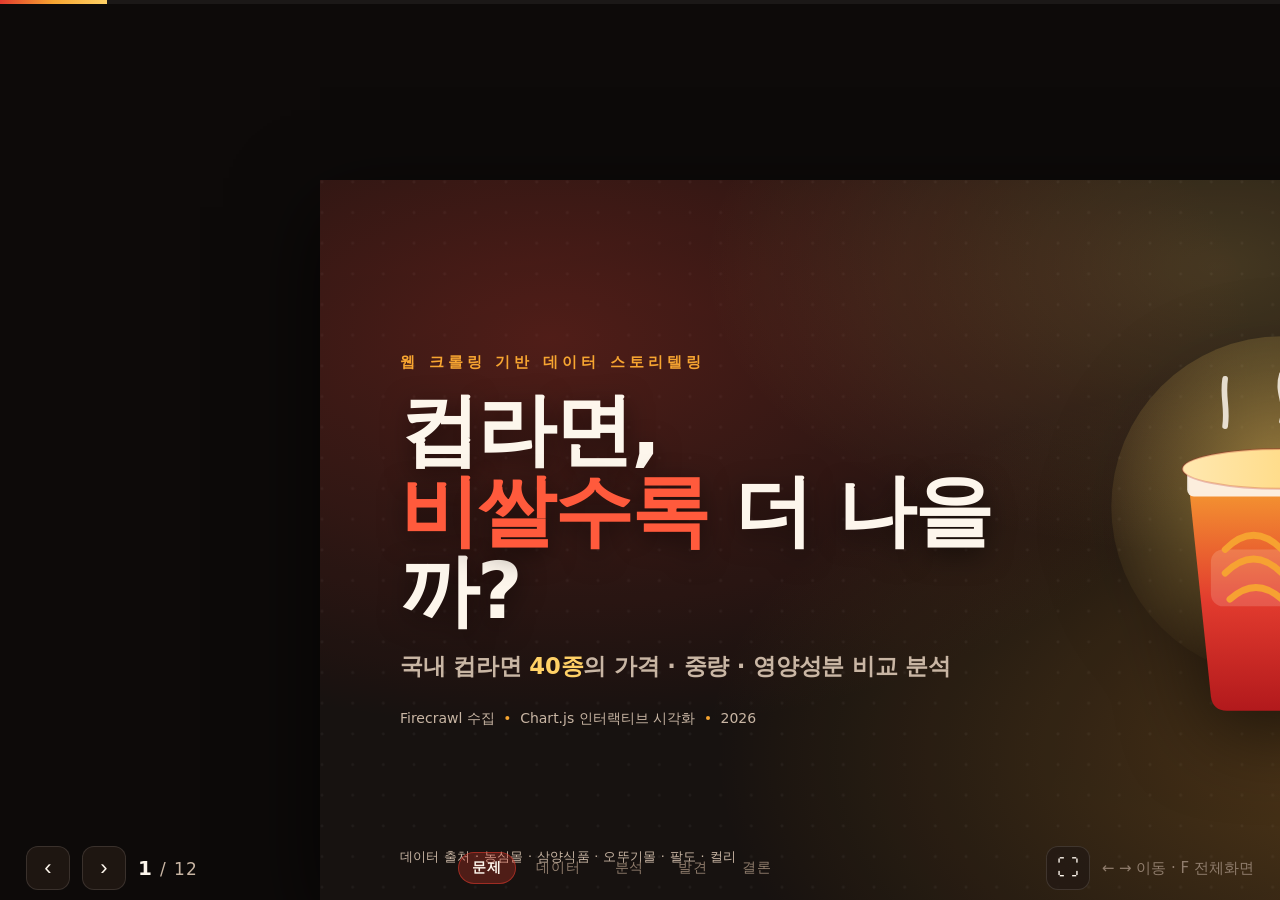
==== commit 11fddf63: "통합 개선: 분석질문 A~G 매핑(qa), 가격x열량 차트 추가, Q배지, README 질문결과표" ====
--- a/index.html
+++ b/index.html
@@ -101,6 +101,7 @@
           <div class="stat reveal" style="--d:4"><span class="stat-v">103<span class="unit">g</span></span><span class="stat-l">평균 중량</span></div>
         </div>
       </div>
+      <div class="qa-strip reveal" style="--d:5"><span class="qa-t">질문 A–G → 결과</span><span class="qa-chip"><b>A</b>가격↔중량 약함(r0.41)</span><span class="qa-chip"><b>B</b>가격↔열량 약함(r0.41)</span><span class="qa-chip"><b>C</b>브랜드 가격차 ~200원</span><span class="qa-chip"><b>D</b>팔도 나트륨 +30%</span><span class="qa-chip"><b>E</b>중량↔나트륨 강함(r0.71)</span><span class="qa-chip"><b>F</b>국물 나트륨↑·볶음 당류↑</span><span class="qa-chip"><b>G</b>최저 1,005원/100g</span></div>
     </section>
 
     <!-- 5. PRICE ANALYSIS (발견) -->
@@ -110,7 +111,7 @@
         <div class="panel reveal" style="--d:0">
           <h3 class="panel-title">평균 개당가격 <em>원</em></h3>
           <div class="chart-box" style="height:250px"><canvas id="chartPrice"></canvas></div>
-          <p class="chart-note">평균 1,353~1,550원 · 차이는 <b>약 200원</b>뿐</p>
+          <p class="chart-note"><span class="qbadge">Q3</span>평균 1,353~1,550원 · 차이는 <b>약 200원</b>뿐</p>
         </div>
         <div class="panel reveal" style="--d:1">
           <h3 class="panel-title">평균 100g당 가격 <em>원/100g</em></h3>
@@ -131,7 +132,7 @@
         <div class="panel reveal" style="--d:0">
           <h3 class="panel-title">가격 × 중량 분포 <em>32개 제품</em></h3>
           <div class="chart-box" style="height:300px"><canvas id="chartPriceWeight"></canvas></div>
-          <p class="chart-note">상관 <b>r = 0.41</b> · 같은 1,400원대에서 중량이 2배 이상 벌어진다</p>
+          <p class="chart-note"><span class="qbadge">Q1</span>상관 <b>r = 0.41</b> · 같은 1,400원대에서 중량이 2배 이상 벌어진다</p>
         </div>
         <div class="side-facts">
           <div class="big-r reveal" style="--d:1"><span class="big-r-v">r = 0.41</span><span class="big-r-l">Pearson 상관 (n=31, 이상치 1개 제외)</span></div>
@@ -150,15 +151,15 @@
       <div class="split">
         <div class="panel reveal" style="--d:0">
           <h3 class="panel-title">제품별 1회 제공 열량 <em>kcal</em></h3>
-          <div class="chart-box" style="height:330px"><canvas id="chartKcal"></canvas></div>
-          <p class="chart-note">중량이 큰 제품일수록 열량도 높은 경향 · 가격×열량 <b>r = 0.41</b>(표본 5)</p>
+          <div class="chart-box" style="height:360px"><canvas id="chartKcal"></canvas></div>
+          <p class="chart-note">최저 <b>280kcal</b>(컵 불닭볶음면) ~ 최고 <b>575kcal</b>(4가지치즈불닭) · 대부분 400~500kcal</p>
         </div>
         <div class="side-facts">
-          <div class="big-r reveal" style="--d:1"><span class="big-r-v count" data-target="280">0</span><span class="big-r-l">최저 · 삼양 컵 불닭볶음면 (70g)</span></div>
-          <div class="big-r reveal" style="--d:2"><span class="big-r-v">575</span><span class="big-r-l">최고 · 삼양 4가지치즈불닭 (145g)</span></div>
-          <ul class="facts reveal" style="--d:3">
-            <li>국물형·볶음형 모두 <b>400~500kcal</b>에 몰려 있음</li>
-          </ul>
+          <div class="panel reveal" style="--d:1">
+            <h3 class="panel-title">가격 × 열량 분포 <em>n=5</em></h3>
+            <div class="chart-box" style="height:300px"><canvas id="chartPriceKcal"></canvas></div>
+            <p class="chart-note"><span class="qbadge">Q2</span>가격이 비쌀수록 열량도 약간 높다 <b>r = 0.41</b> (표본 작음 · 참고용)</p>
+          </div>
         </div>
       </div>
     </section>
@@ -170,12 +171,12 @@
         <div class="panel reveal" style="--d:0">
           <h3 class="panel-title">브랜드별 평균 나트륨 <em>mg</em></h3>
           <div class="chart-box" style="height:240px"><canvas id="chartSodiumBrand"></canvas></div>
-          <p class="chart-note">팔도 <b>1,516mg</b> &gt; 삼양 1,166mg (<b>+30%</b>)</p>
+          <p class="chart-note"><span class="qbadge">Q4</span>팔도 <b>1,516mg</b> &gt; 삼양 1,166mg (<b>+30%</b>)</p>
         </div>
         <div class="panel reveal" style="--d:1">
           <h3 class="panel-title">중량 × 나트륨 분포 <em>n=5</em></h3>
           <div class="chart-box" style="height:240px"><canvas id="chartWeightSodium"></canvas></div>
-          <p class="chart-note">중량↑ → 나트륨↑ <b>r = 0.71</b> (삼양 5종)</p>
+          <p class="chart-note"><span class="qbadge">Q5</span>중량↑ → 나트륨↑ <b>r = 0.71</b> (삼양 5종)</p>
         </div>
       </div>
       <p class="note reveal" style="--d:2">중량이 커지면 나트륨도 함께 커지는 경향(상관관계)이며, 인과관계로 해석해서는 안 됩니다.</p>
@@ -188,7 +189,7 @@
         <div class="panel reveal" style="--d:0">
           <h3 class="panel-title">영양소 평균 비교 <em>g</em></h3>
           <div class="chart-box" style="height:270px"><canvas id="chartCategory"></canvas></div>
-          <p class="chart-note">볶음형 당류가 국물형의 <b>약 2.3배</b> · 탄수화물·단백질은 비슷</p>
+          <p class="chart-note"><span class="qbadge">Q6</span>볶음형 당류가 국물형의 <b>약 2.3배</b> · 탄수화물·단백질은 비슷</p>
         </div>
         <div class="side-facts">
           <div class="big-r reveal" style="--d:1"><span class="big-r-v">+31%</span><span class="big-r-l">국물형 나트륨 1,612mg vs 볶음형 1,230mg</span></div>
@@ -206,7 +207,7 @@
       <div class="panel wide reveal" style="--d:0">
         <h3 class="panel-title">100g당 가격 랭킹 — 낮을수록 용량 대비 저렴 <em>원/100g</em></h3>
         <div class="chart-box" style="height:270px">        <canvas id="chartValue"></canvas></div>
-        <p class="chart-note">최저 <b>1,005원</b> ↔ 최고 <b>2,307원</b> · 같은 1,000원대에서도 <b>약 2.3배</b> 차이</p>
+        <p class="chart-note"><span class="qbadge">Q7</span>최저 <b>1,005원</b> ↔ 최고 <b>2,307원</b> · 같은 1,000원대에서도 <b>약 2.3배</b> 차이</p>
       </div>
       <div class="insight-row reveal" style="--d:1">
         <div class="insight"><span class="insight-k">최저</span>삼양 큰컵 짜짜로니 <b>1,005원/100g</b></div>
--- a/css/style.css
+++ b/css/style.css
@@ -169,6 +169,13 @@
   padding:11px 16px;border-radius:0 12px 12px 0}
 .chart-note b{color:var(--yellow)}
 
+/* question traceability badges + A~G summary strip */
+.qbadge{display:inline-block;font-size:13px;font-weight:900;letter-spacing:.06em;color:#171210;background:var(--yellow);border-radius:6px;padding:2px 8px;margin-right:8px;vertical-align:middle}
+.qa-strip{display:flex;flex-wrap:wrap;gap:10px;align-items:center;margin-top:26px}
+.qa-t{font-weight:900;color:var(--orange);font-size:16px;letter-spacing:.08em;margin-right:4px}
+.qa-chip{font-size:15px;color:var(--muted);background:var(--panel);border:1px solid var(--line);border-radius:999px;padding:8px 14px;white-space:nowrap}
+.qa-chip b{color:var(--yellow);margin-right:6px}
+
 /* key-insight headline banner */
 .key-banner{font-size:30px;font-weight:700;color:var(--muted);margin-bottom:26px;
   padding:20px 28px;border-radius:18px;border:1px solid rgba(247,165,49,.35);
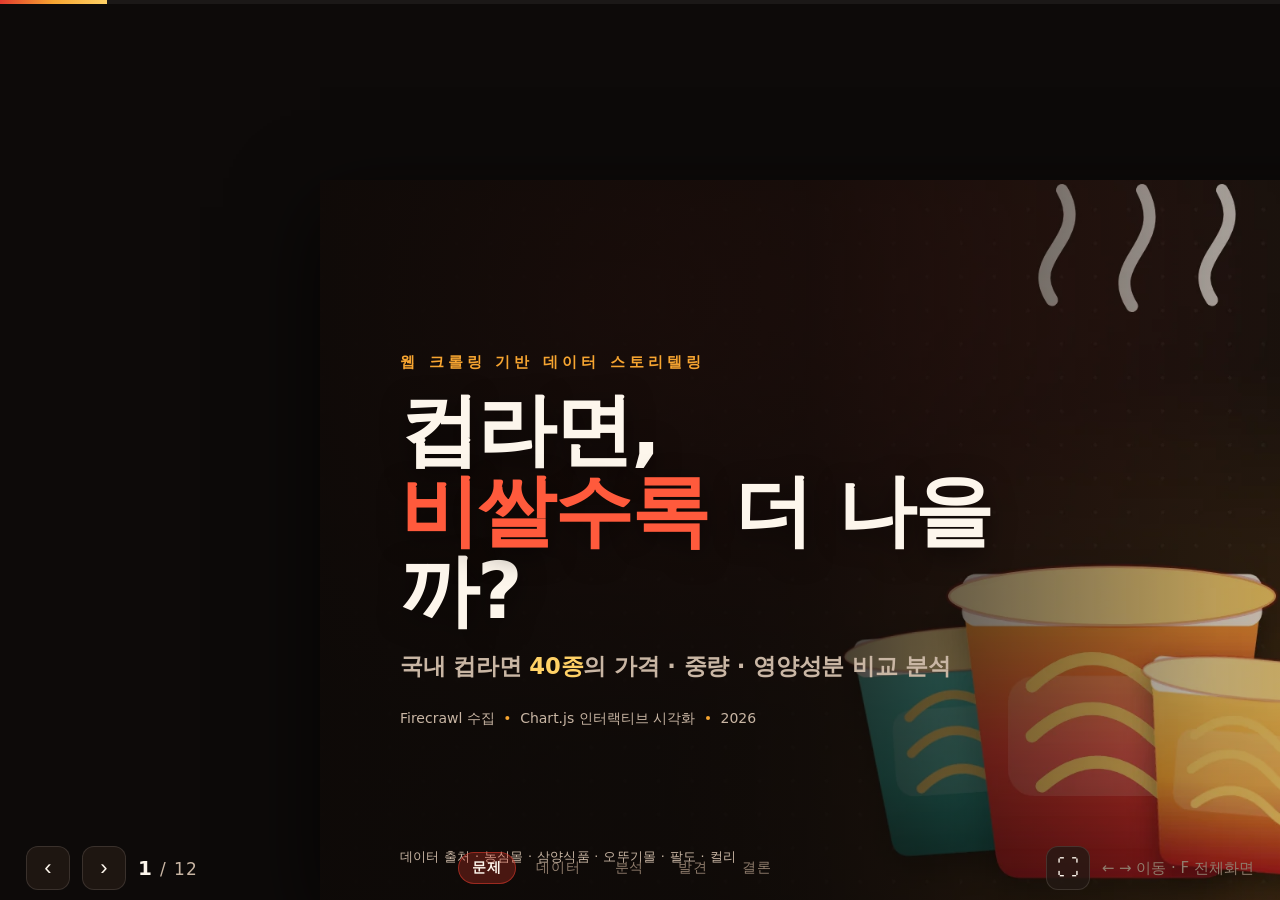
==== commit c69fdea1: "rich 시각화: editorial 이미지 에셋 6종(flow-*.webp) 전략적 배치 + anime.js 등장 애니메이션, 그래프 슬라이드는 그래프 우선 유지" ====
--- a/index.html
+++ b/index.html
@@ -12,7 +12,8 @@
 
     <!-- 1. COVER (문제 제기) -->
     <section class="slide cover" data-slide="0">
-      <img class="cover-bg" src="assets/generated/bg-warm.svg" alt="" aria-hidden="true" />
+      <img class="cover-bg" src="assets/generated/flow-cover-hero.webp" alt="컵라면과 데이터 시각화를 결합한 히어로 이미지" />
+      <div class="cover-scrim"></div>
       <div class="cover-grid">
         <div class="cover-text">
           <div class="eyebrow">웹 크롤링 기반 데이터 스토리텔링</div>
@@ -24,9 +25,6 @@
             <span>2026</span>
           </div>
         </div>
-        <div class="cover-art">
-          <img src="assets/generated/hero-cup.svg" alt="컵라면 일러스트" />
-        </div>
       </div>
       <div class="cover-foot">데이터 출처 · 농심몰 · 삼양식품 · 오뚜기몰 · 팔도 · 컬리</div>
     </section>
@@ -34,24 +32,29 @@
     <!-- 2. WHY (문제) -->
     <section class="slide" data-slide="1">
       <header class="s-head"><span class="kicker">01 · 문제 제기</span><h2>왜 컵라면 가격·영양인가?</h2></header>
-      <div class="why-grid">
-        <div class="why-card reveal" style="--d:0">
-          <div class="why-num count" data-target="40" data-suffix="종">0</div>
-          <div class="why-label">수집한 컵라면 제품</div>
-          <p>편의점·온라인에서 가장 흔히 사는 한 끼.</p>
-        </div>
-        <div class="why-card reveal" style="--d:1">
-          <div class="why-num">1,080–2,180<span class="unit">원</span></div>
-          <div class="why-label">개당 판매가 범위</div>
-          <p>같은 1,000원대여도 담긴 양과 영양은 다르다.</p>
-        </div>
-        <div class="why-card reveal" style="--d:2">
-          <div class="why-num">2.3<span class="unit">배</span></div>
-          <div class="why-label">100g당 가격 최대 차이</div>
-          <p>비싼 제품이 꼭 더 “가성비”라는 보장은 없다.</p>
-        </div>
-      </div>
-      <div class="q-strip reveal" style="--d:3">
+      <div class="why-layout">
+        <div class="asset-frame" data-anim="scale">
+          <img class="asset-img" src="assets/generated/flow-problem-shelf.webp" alt="다양한 컵라면이 진열된 편의점 선반 일러스트" />
+        </div>
+        <div class="why-cards">
+          <div class="why-card reveal" style="--d:1">
+            <div class="why-num count" data-target="40" data-suffix="종">0</div>
+            <div class="why-label">수집한 컵라면 제품</div>
+            <p>편의점·온라인에서 가장 흔히 사는 한 끼.</p>
+          </div>
+          <div class="why-card reveal" style="--d:2">
+            <div class="why-num">1,080–2,180<span class="unit">원</span></div>
+            <div class="why-label">개당 판매가 범위</div>
+            <p>같은 1,000원대여도 담긴 양과 영양은 다르다.</p>
+          </div>
+          <div class="why-card reveal" style="--d:3">
+            <div class="why-num">2.3<span class="unit">배</span></div>
+            <div class="why-label">100g당 가격 최대 차이</div>
+            <p>비싼 제품이 꼭 더 “가성비”라는 보장은 없다.</p>
+          </div>
+        </div>
+      </div>
+      <div class="q-strip reveal" style="--d:4">
         <span class="q-title">이번 분석의 질문</span>
         <span class="q">Q1. 가격이 비쌀수록 양이 많을까?</span>
         <span class="q">Q2. 가격이 비쌀수록 열량·단백질도 높을까?</span>
@@ -62,27 +65,22 @@
     <!-- 3. DATA COLLECTION (데이터) -->
     <section class="slide" data-slide="2">
       <header class="s-head"><span class="kicker">02 · 데이터 수집</span><h2>Firecrawl로 5개 사이트, 후보 <b class="hl2">282건</b> 수집</h2></header>
-      <div class="pipeline reveal" style="--d:0">
-        <div class="pipe-step"><div class="pipe-no">01</div><b>수집</b><span>Firecrawl</span></div>
-        <div class="pipe-arrow">→</div>
-        <div class="pipe-step"><div class="pipe-no">02</div><b>정제·분석</b><span>Python</span></div>
-        <div class="pipe-arrow">→</div>
-        <div class="pipe-step"><div class="pipe-no">03</div><b>시각화·배포</b><span>Chart.js · GitHub Pages</span></div>
-      </div>
-      <div class="collect-grid">
+      <div class="two-chart">
+        <div class="panel" data-anim="left">
+          <h3 class="panel-title">수집 파이프라인 <em>Web → Crawl → Clean</em></h3>
+          <img class="asset-img inpanel" src="assets/generated/flow-data-pipeline.webp" alt="웹에서 크롤링해 정제 데이터로 만드는 흐름 일러스트" />
+        </div>
         <div class="panel reveal" style="--d:1">
           <h3 class="panel-title">사이트별 수집 후보 수 <em>건</em></h3>
           <div class="chart-box" style="height:230px"><canvas id="chartSources"></canvas></div>
-          <p class="chart-note">수집 후보 <b>282건</b> → 컵라면만 골라 <b>40종</b>으로 정제 (봉지라면·세트·굿즈 제외)</p>
-        </div>
-        <div class="collect-side">
-          <div class="src-card reveal" style="--d:2">
-            <h3>수집 변수</h3>
-            <p class="chips"><span>브랜드</span><span>제품명</span><span>중량</span><span>가격</span><span>묶음수량</span><span>개당가격</span><span>열량</span><span>나트륨</span><span>탄수화물</span><span>당류</span><span>지방</span><span>단백질</span><span>소컵/큰컵</span><span>국물/볶음</span><span>출처 URL</span></p>
-          </div>
-          <p class="note reveal" style="--d:3">원칙 · 동일 제품 중복 제거 · 확인 불가 값은 추정 없이 <b>null</b> · 모든 값에 <b>출처 URL</b> 보존</p>
-        </div>
-      </div>
+          <p class="chart-note">수집 후보 <b>282건</b> → 컵라면만 골라 <b>40종</b>으로 정제</p>
+        </div>
+      </div>
+      <div class="chips-row reveal" style="--d:2">
+        <span class="chips-t">수집 변수</span>
+        <p class="chips"><span>브랜드</span><span>제품명</span><span>중량</span><span>가격</span><span>묶음수량</span><span>개당가격</span><span>열량</span><span>나트륨</span><span>탄수화물</span><span>당류</span><span>지방</span><span>단백질</span><span>소컵/큰컵</span><span>국물/볶음</span><span>출처 URL</span></p>
+      </div>
+      <p class="note reveal" style="--d:3">원칙 · 동일 제품 중복 제거 · 확인 불가 값은 추정 없이 <b>null</b> · 모든 값에 <b>출처 URL</b> 보존</p>
     </section>
 
     <!-- 4. DATASET OVERVIEW (분석 준비) -->
@@ -135,7 +133,10 @@
           <p class="chart-note"><span class="qbadge">Q1</span>상관 <b>r = 0.41</b> · 같은 1,400원대에서 중량이 2배 이상 벌어진다</p>
         </div>
         <div class="side-facts">
-          <div class="big-r reveal" style="--d:1"><span class="big-r-v">r = 0.41</span><span class="big-r-l">Pearson 상관 (n=31, 이상치 1개 제외)</span></div>
+          <div class="asset-frame small" data-anim="right">
+            <img class="asset-img" src="assets/generated/flow-size-comparison.webp" alt="작은 컵과 큰 컵의 크기 비교 일러스트" />
+          </div>
+          <div class="big-r reveal" style="--d:2"><span class="big-r-v">r = 0.41</span><span class="big-r-l">Pearson 상관 (n=31, 이상치 1개 제외)</span></div>
           <ul class="facts reveal" style="--d:2">
             <li>1,400원대 중량 <b>62g~134g</b>로 2배 이상 차이</li>
             <li>1000원당 중량 최고 · <b>삼양 큰컵 짜짜로니</b> 99.5g</li>
@@ -185,19 +186,20 @@
     <!-- 9. SOUP VS STIR-FRIED -->
     <section class="slide" data-slide="8">
       <header class="s-head"><span class="kicker">04 · 분석 — 유형</span><h2>국물형은 나트륨, 볶음형은 당류</h2></header>
-      <div class="split">
-        <div class="panel reveal" style="--d:0">
+      <div class="two-chart">
+        <div class="panel" data-anim="left">
+          <h3 class="panel-title">국물형 vs 볶음형 <em>editorial</em></h3>
+          <img class="asset-img inpanel" src="assets/generated/flow-soup-vs-stir.webp" alt="국물형과 볶음형 컵라면을 좌우로 비교한 일러스트" />
+        </div>
+        <div class="panel reveal" style="--d:1">
           <h3 class="panel-title">영양소 평균 비교 <em>g</em></h3>
-          <div class="chart-box" style="height:270px"><canvas id="chartCategory"></canvas></div>
+          <div class="chart-box" style="height:250px"><canvas id="chartCategory"></canvas></div>
           <p class="chart-note"><span class="qbadge">Q6</span>볶음형 당류가 국물형의 <b>약 2.3배</b> · 탄수화물·단백질은 비슷</p>
         </div>
-        <div class="side-facts">
-          <div class="big-r reveal" style="--d:1"><span class="big-r-v">+31%</span><span class="big-r-l">국물형 나트륨 1,612mg vs 볶음형 1,230mg</span></div>
-          <div class="big-r reveal" style="--d:2"><span class="big-r-v">×2.3</span><span class="big-r-l">볶음형 당류 10.0g vs 국물형 4.3g</span></div>
-          <ul class="facts reveal" style="--d:3">
-            <li>국물형은 지방·나트륨이 평균적으로 더 높음</li>
-          </ul>
-        </div>
+      </div>
+      <div class="insight-row reveal" style="--d:2">
+        <div class="insight"><span class="insight-k">나트륨</span>국물형 <b>1,612mg</b> &gt; 볶음형 1,230mg (<b>+31%</b>)</div>
+        <div class="insight"><span class="insight-k">당류</span>볶음형 <b>10.0g</b> &gt; 국물형 4.3g (<b>×2.3</b>)</div>
       </div>
     </section>
 
@@ -230,7 +232,7 @@
     <!-- 12. LIMITATIONS & CONCLUSION -->
     <section class="slide conclusion" data-slide="11">
       <header class="s-head"><span class="kicker">07 · 한계 &amp; 결론</span><h2>한계를 밝히고, 결론을 정리하면</h2></header>
-      <div class="lim-grid">
+      <div class="lim-grid with-art">
         <div class="lim-col reveal" style="--d:0">
           <h3>한계 (Limitations)</h3>
           <ul>
@@ -249,6 +251,9 @@
             <span>출처 5개 사이트</span><span class="dot"></span>
             <span>그래프 9종</span>
           </div>
+        </div>
+        <div class="asset-frame reveal" style="--d:2" data-anim="right">
+          <img class="asset-img" src="assets/generated/flow-closing.webp" alt="컵라면과 데이터 시각화를 결합한 클로징 일러스트" />
         </div>
       </div>
     </section>
@@ -277,6 +282,7 @@
 </div>
 
 <script src="js/vendor/chart.umd.min.js"></script>
+<script src="js/vendor/anime.min.js"></script>
 <script src="js/data.js"></script>
 <script src="js/deck.js"></script>
 </body>
--- a/css/style.css
+++ b/css/style.css
@@ -148,6 +148,7 @@
 body.static .reveal,body.static .s-head{animation:none!important;opacity:1!important;transform:none!important}
 body.static .slide{transition:none}
 body.static .cover-art img{animation:none}
+/* image assets are visible by default; anime.js fades them in from 0 (no dependency for visibility) */
 
 /* ================= presenter revisions ================= */
 .hl2{color:var(--yellow)}
@@ -168,6 +169,45 @@
   background:rgba(247,165,49,.10);border-left:3px solid var(--orange);
   padding:11px 16px;border-radius:0 12px 12px 0}
 .chart-note b{color:var(--yellow)}
+
+/* ================= image assets integration ================= */
+.cover-bg{opacity:1}
+.cover-scrim{position:absolute;inset:0;z-index:1;
+  background:linear-gradient(90deg,rgba(13,9,7,.95) 0%,rgba(13,9,7,.80) 38%,rgba(13,9,7,.28) 70%,rgba(13,9,7,.05) 100%)}
+.cover-grid{position:relative;z-index:2}
+.cover-foot{z-index:2}
+
+.asset-img{display:block;width:100%;border:1px solid var(--line);box-shadow:var(--shadow)}
+.asset-frame{position:relative;border-radius:24px;overflow:hidden;box-shadow:var(--shadow)}
+.asset-frame .asset-img{height:100%;object-fit:cover;border:none;border-radius:0}
+.asset-frame.small{border-radius:18px}
+.asset-frame.small .asset-img{height:150px;object-fit:cover;object-position:center}
+.asset-banner{margin-bottom:24px;border-radius:22px;overflow:hidden;box-shadow:var(--shadow)}
+.asset-banner .asset-img{height:210px;object-fit:cover;object-position:center;border:none;border-radius:0}
+.asset-banner.slim .asset-img{height:150px}
+.asset-img.inpanel{height:260px;object-fit:cover;object-position:center;border-radius:16px;border:none}
+.chips-row{display:flex;align-items:center;gap:18px;margin-top:24px;flex-wrap:wrap}
+.chips-t{font-weight:900;color:var(--yellow);font-size:20px;letter-spacing:.06em;white-space:nowrap}
+
+/* problem slide: image + stacked cards */
+.why-layout{display:grid;grid-template-columns:1.02fr .98fr;gap:30px;align-items:stretch}
+.why-layout .asset-frame{min-height:330px}
+.why-cards{display:grid;gap:16px}
+.why-cards .why-card{min-height:auto;padding:22px 30px}
+.why-cards .why-num{font-size:50px}
+.why-cards .why-num .unit{font-size:22px}
+.why-cards .why-label{font-size:19px;margin-top:4px}
+.why-cards .why-card p{font-size:17px;margin-top:8px}
+
+/* closing slide background visual */
+.conclusion{position:relative;overflow:hidden}
+.concl-bg{position:absolute;inset:0;width:100%;height:100%;object-fit:cover;opacity:.22;z-index:0}
+.concl-scrim{position:absolute;inset:0;z-index:0;
+  background:linear-gradient(180deg,rgba(15,10,8,.70),rgba(15,10,8,.93))}
+.conclusion .s-head,.conclusion .lim-grid{position:relative;z-index:2}
+.lim-grid.with-art{grid-template-columns:1fr 1.05fr .82fr;align-items:stretch}
+.lim-grid.with-art .asset-frame .asset-img{height:100%;object-fit:cover;object-position:center 62%}
+.asset-frame.small .asset-img{object-position:center 74%}
 
 /* question traceability badges + A~G summary strip */
 .qbadge{display:inline-block;font-size:13px;font-weight:900;letter-spacing:.06em;color:#171210;background:var(--yellow);border-radius:6px;padding:2px 8px;margin-right:8px;vertical-align:middle}
